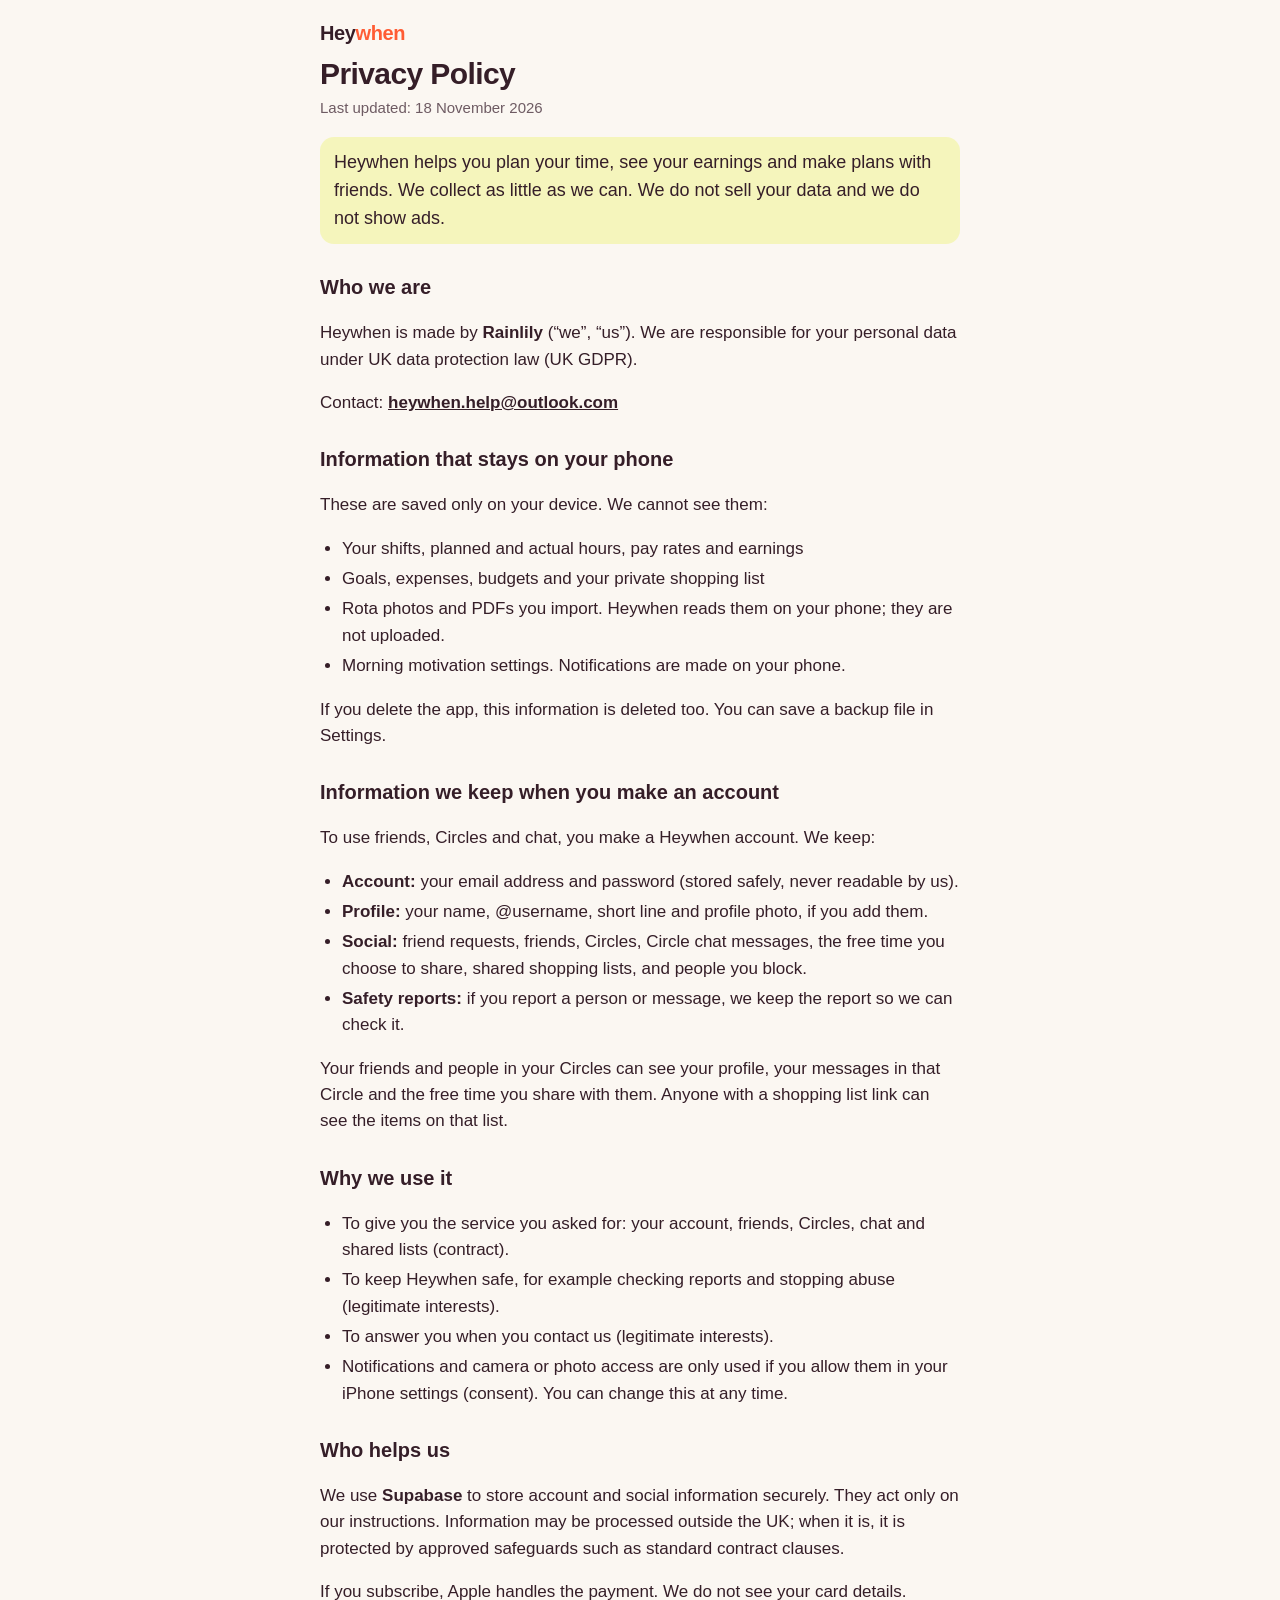
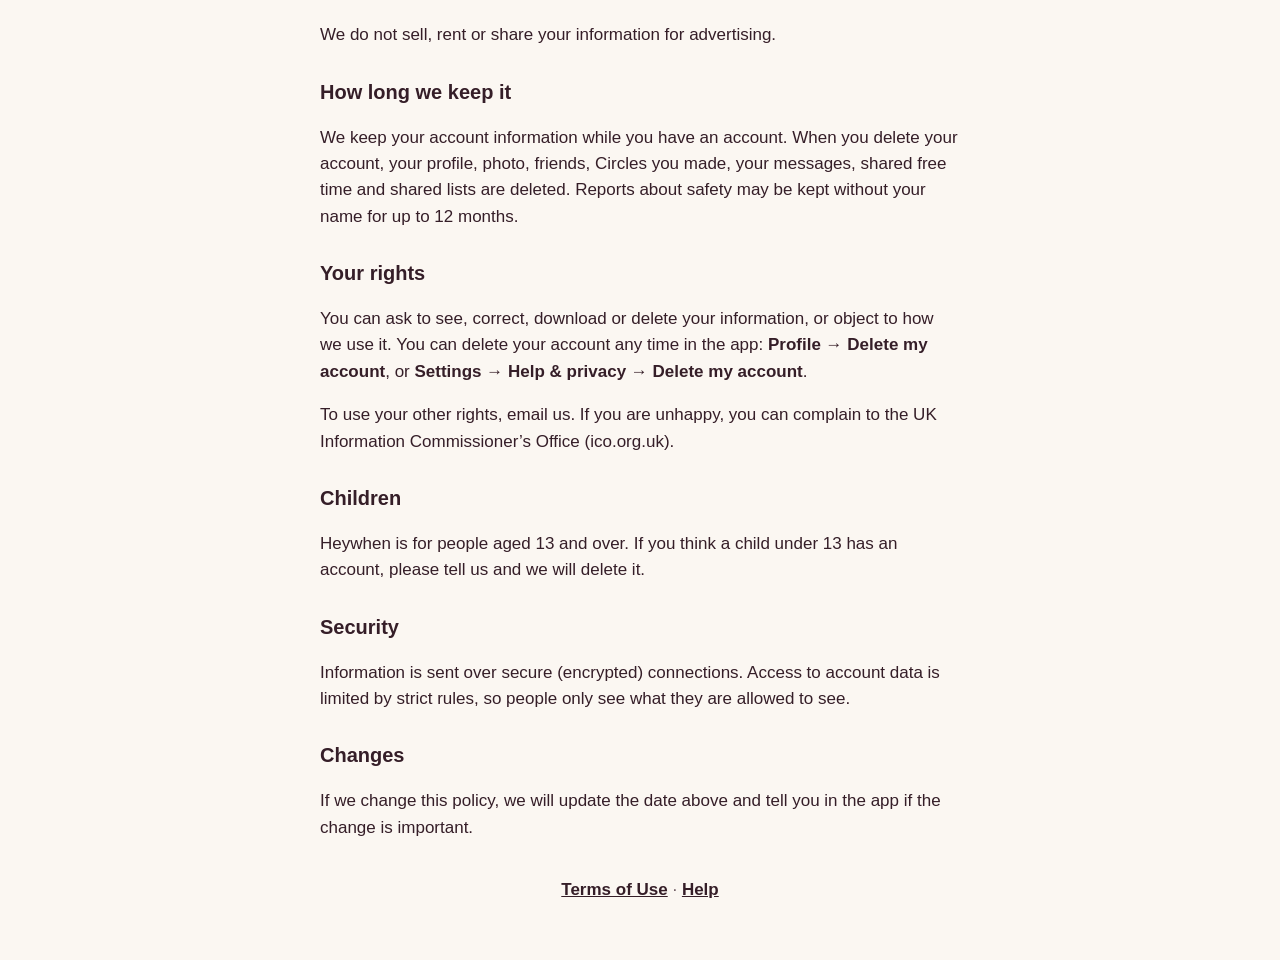
==== privacy.html @ 040c925a "Add Heywhen Privacy Policy, Terms of Use, Help and shopping list pages Pages for the App Store (Priv" ====
<!DOCTYPE html>
<html lang="en-GB">
<head>
<meta charset="utf-8">
<meta name="viewport" content="width=device-width, initial-scale=1, viewport-fit=cover">
<title>Privacy Policy · Heywhen</title>
<meta name="description" content="How Heywhen uses and protects your information.">
<link rel="stylesheet" href="legal.css">
</head>
<body>
<main>
<p class="brand">Hey<span>when</span></p>
<h1>Privacy Policy</h1>
<p class="date">Last updated: 18 November 2026</p>

<p class="lead">Heywhen helps you plan your time, see your earnings and make plans with friends. We collect as little as we can. We do not sell your data and we do not show ads.</p>

<h2>Who we are</h2>
<p>Heywhen is made by <b>Rainlily</b> (“we”, “us”). We are responsible for your personal data under UK data protection law (UK GDPR).</p>
<p>Contact: <a href="mailto:heywhen.help@outlook.com">heywhen.help@outlook.com</a></p>

<h2>Information that stays on your phone</h2>
<p>These are saved only on your device. We cannot see them:</p>
<ul>
  <li>Your shifts, planned and actual hours, pay rates and earnings</li>
  <li>Goals, expenses, budgets and your private shopping list</li>
  <li>Rota photos and PDFs you import. Heywhen reads them on your phone; they are not uploaded.</li>
  <li>Morning motivation settings. Notifications are made on your phone.</li>
</ul>
<p>If you delete the app, this information is deleted too. You can save a backup file in Settings.</p>

<h2>Information we keep when you make an account</h2>
<p>To use friends, Circles and chat, you make a Heywhen account. We keep:</p>
<ul>
  <li><b>Account:</b> your email address and password (stored safely, never readable by us).</li>
  <li><b>Profile:</b> your name, @username, short line and profile photo, if you add them.</li>
  <li><b>Social:</b> friend requests, friends, Circles, Circle chat messages, the free time you choose to share, shared shopping lists, and people you block.</li>
  <li><b>Safety reports:</b> if you report a person or message, we keep the report so we can check it.</li>
</ul>
<p>Your friends and people in your Circles can see your profile, your messages in that Circle and the free time you share with them. Anyone with a shopping list link can see the items on that list.</p>

<h2>Why we use it</h2>
<ul>
  <li>To give you the service you asked for: your account, friends, Circles, chat and shared lists (contract).</li>
  <li>To keep Heywhen safe, for example checking reports and stopping abuse (legitimate interests).</li>
  <li>To answer you when you contact us (legitimate interests).</li>
  <li>Notifications and camera or photo access are only used if you allow them in your iPhone settings (consent). You can change this at any time.</li>
</ul>

<h2>Who helps us</h2>
<p>We use <b>Supabase</b> to store account and social information securely. They act only on our instructions. Information may be processed outside the UK; when it is, it is protected by approved safeguards such as standard contract clauses.</p>
<p>If you subscribe, Apple handles the payment. We do not see your card details.</p>
<p>We do not sell, rent or share your information for advertising.</p>

<h2>How long we keep it</h2>
<p>We keep your account information while you have an account. When you delete your account, your profile, photo, friends, Circles you made, your messages, shared free time and shared lists are deleted. Reports about safety may be kept without your name for up to 12 months.</p>

<h2>Your rights</h2>
<p>You can ask to see, correct, download or delete your information, or object to how we use it. You can delete your account any time in the app: <b>Profile → Delete my account</b>, or <b>Settings → Help &amp; privacy → Delete my account</b>.</p>
<p>To use your other rights, email us. If you are unhappy, you can complain to the UK Information Commissioner’s Office (ico.org.uk).</p>

<h2>Children</h2>
<p>Heywhen is for people aged 13 and over. If you think a child under 13 has an account, please tell us and we will delete it.</p>

<h2>Security</h2>
<p>Information is sent over secure (encrypted) connections. Access to account data is limited by strict rules, so people only see what they are allowed to see.</p>

<h2>Changes</h2>
<p>If we change this policy, we will update the date above and tell you in the app if the change is important.</p>

<p class="foot"><a href="terms.html">Terms of Use</a> · <a href="support.html">Help</a></p>
</main>
</body>
</html>
---- legal.css ----
:root { --plum: #351E28; --hot: #FF5C34; --bg: #FBF7F2; --line: #E8DDD5; --muted: #6E5B63; color-scheme: light dark; }
* { box-sizing: border-box; }
body { margin: 0; font-family: -apple-system, BlinkMacSystemFont, "Segoe UI", Roboto, sans-serif; background: var(--bg); color: var(--plum); font-size: 17px; line-height: 1.55; }
main { max-width: 680px; margin: 0 auto; padding: calc(18px + env(safe-area-inset-top)) 20px calc(40px + env(safe-area-inset-bottom)); }
.brand { font-weight: 800; font-size: 20px; letter-spacing: -0.02em; margin: 0 0 8px; }
.brand span { color: var(--hot); }
h1 { font-size: 30px; line-height: 1.15; margin: 0 0 4px; letter-spacing: -0.02em; }
h2 { font-size: 20px; margin: 28px 0 6px; }
.date { color: var(--muted); margin: 0 0 16px; font-size: 15px; }
.lead { font-size: 18px; background: rgba(233, 240, 86, 0.35); padding: 12px 14px; border-radius: 14px; }
ul { padding-left: 22px; } li { margin: 4px 0; }
a { color: var(--plum); font-weight: 700; }
details { border: 1px solid var(--line); background: #fff; border-radius: 14px; padding: 4px 14px; margin: 8px 0; }
summary { font-weight: 700; padding: 10px 0; cursor: pointer; min-height: 44px; }
.foot { margin-top: 36px; color: var(--muted); text-align: center; }
@media (prefers-color-scheme: dark) {
  :root { --plum: #F3ECEF; --bg: #1C1418; --line: #3A2C33; --muted: #B8A9B0; }
  details { background: #251B20; } .lead { background: rgba(233, 240, 86, 0.14); }
}
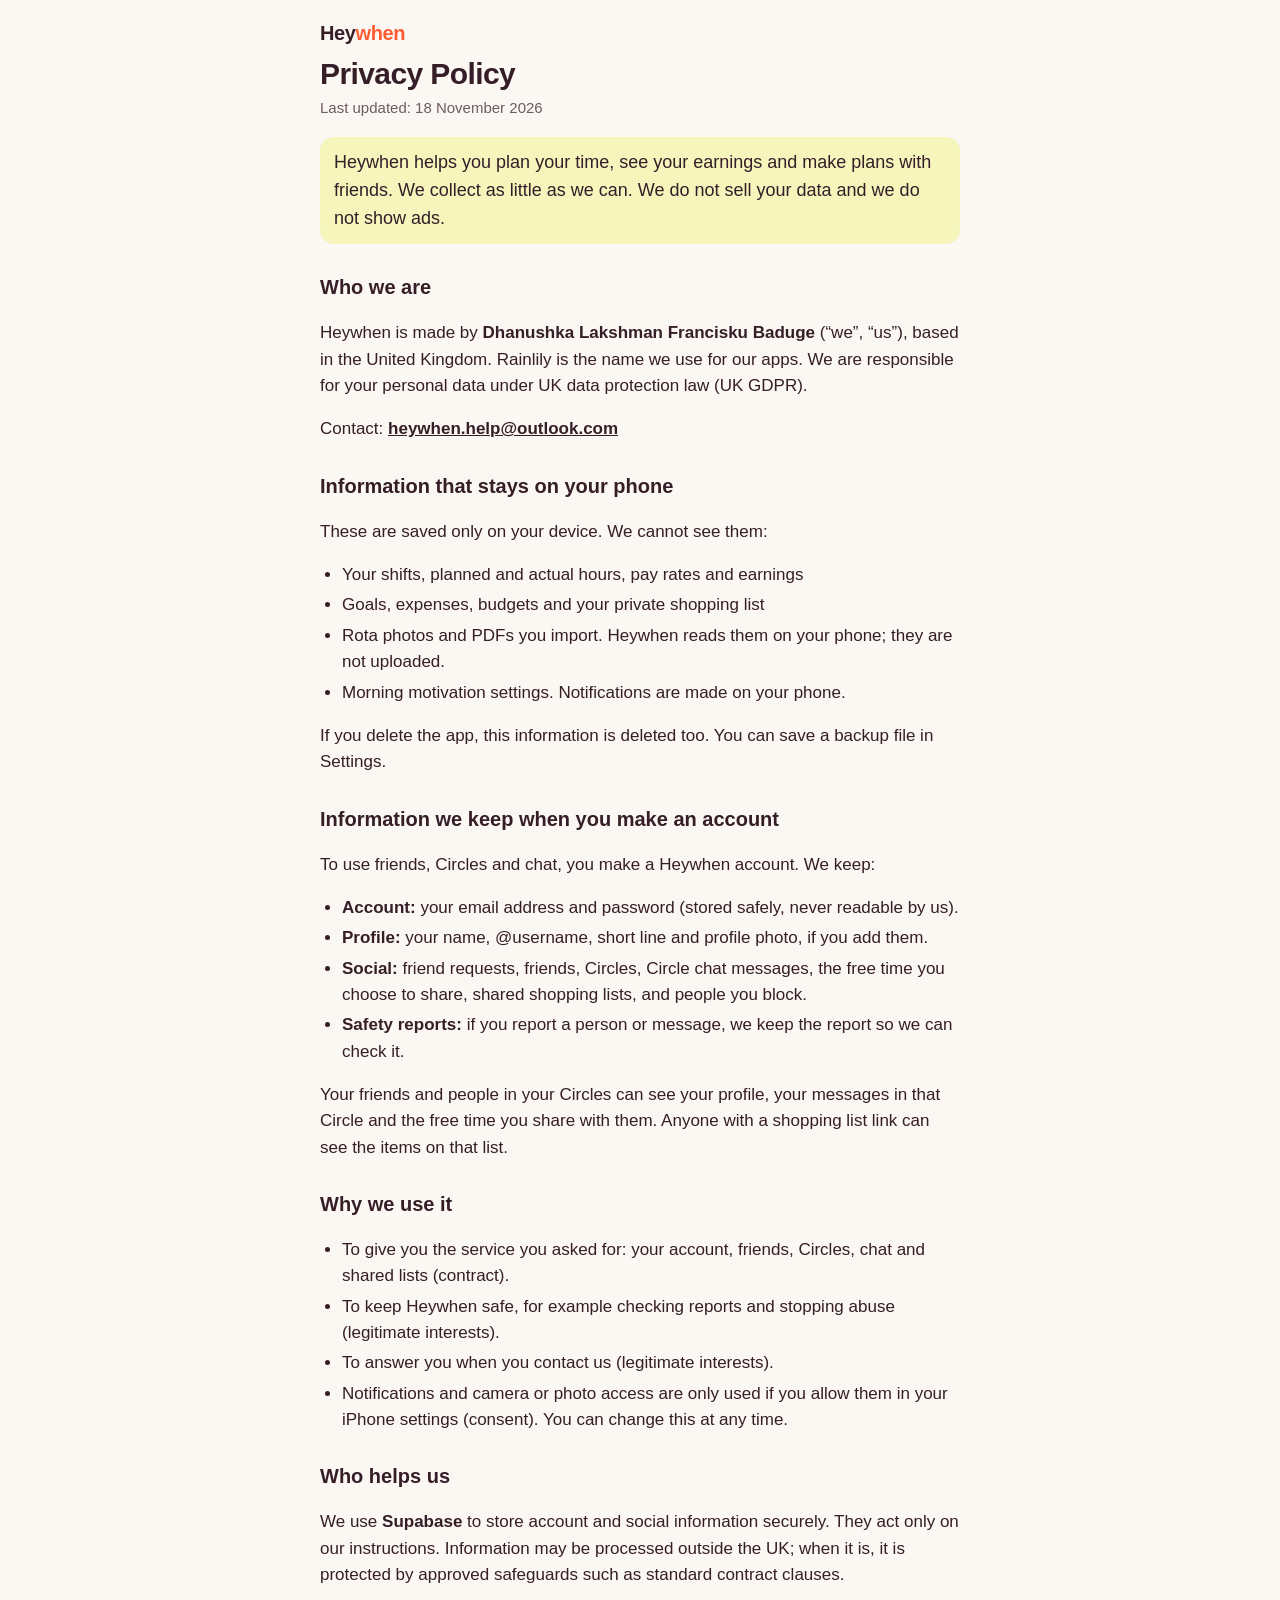
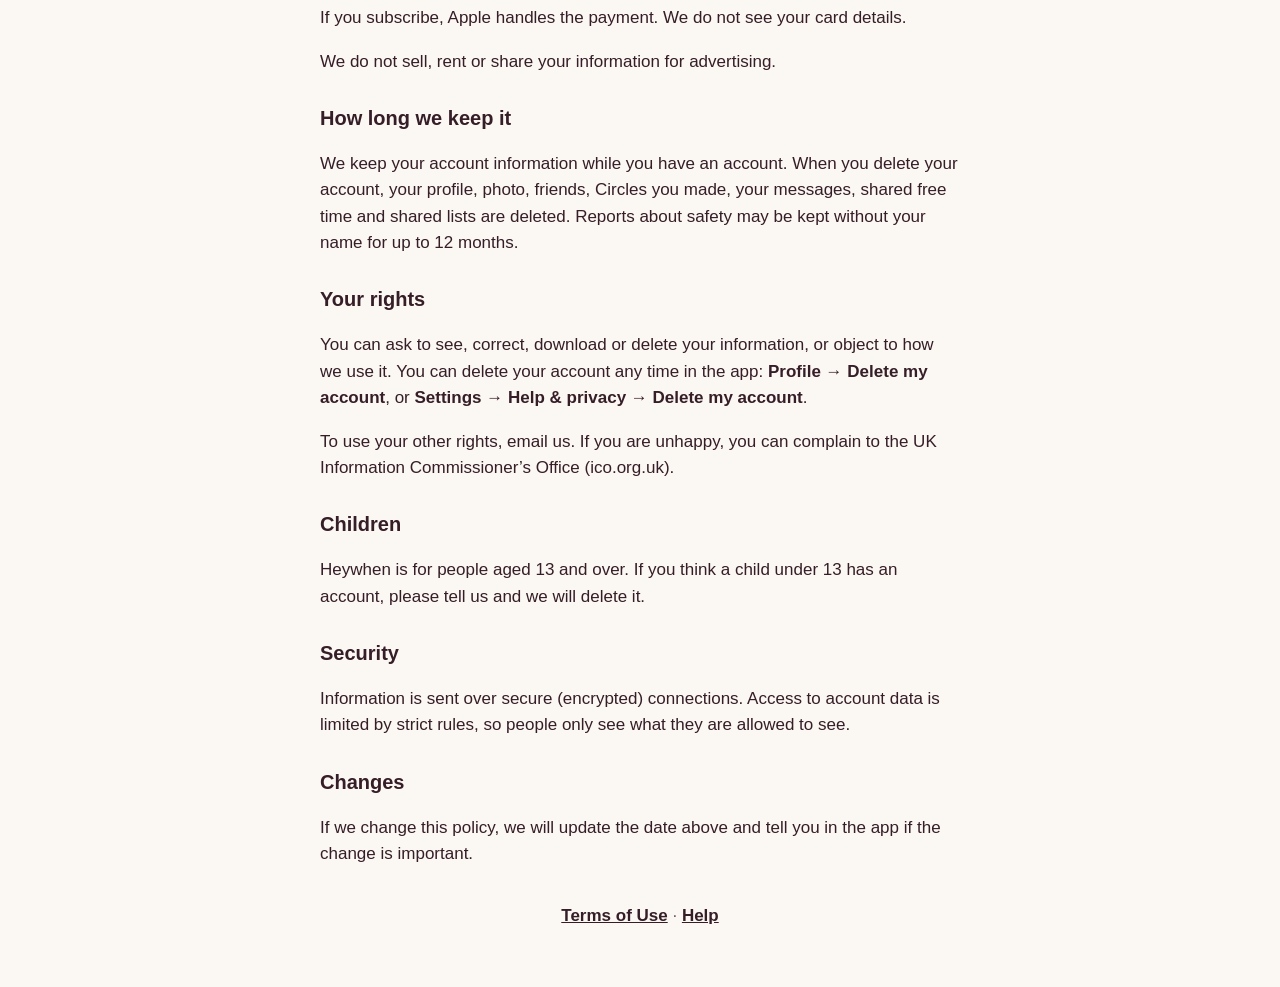
==== commit 63b67427: "Name the app owner in the Privacy Policy and Terms Co-Authored-By: Claude Opus 5.5 <noreply@anthropi" ====
--- a/privacy.html
+++ b/privacy.html
@@ -16,7 +16,7 @@
 <p class="lead">Heywhen helps you plan your time, see your earnings and make plans with friends. We collect as little as we can. We do not sell your data and we do not show ads.</p>
 
 <h2>Who we are</h2>
-<p>Heywhen is made by <b>Rainlily</b> (“we”, “us”). We are responsible for your personal data under UK data protection law (UK GDPR).</p>
+<p>Heywhen is made by <b>Dhanushka Lakshman Francisku Baduge</b> (“we”, “us”), based in the United Kingdom. Rainlily is the name we use for our apps. We are responsible for your personal data under UK data protection law (UK GDPR).</p>
 <p>Contact: <a href="mailto:heywhen.help@outlook.com">heywhen.help@outlook.com</a></p>
 
 <h2>Information that stays on your phone</h2>
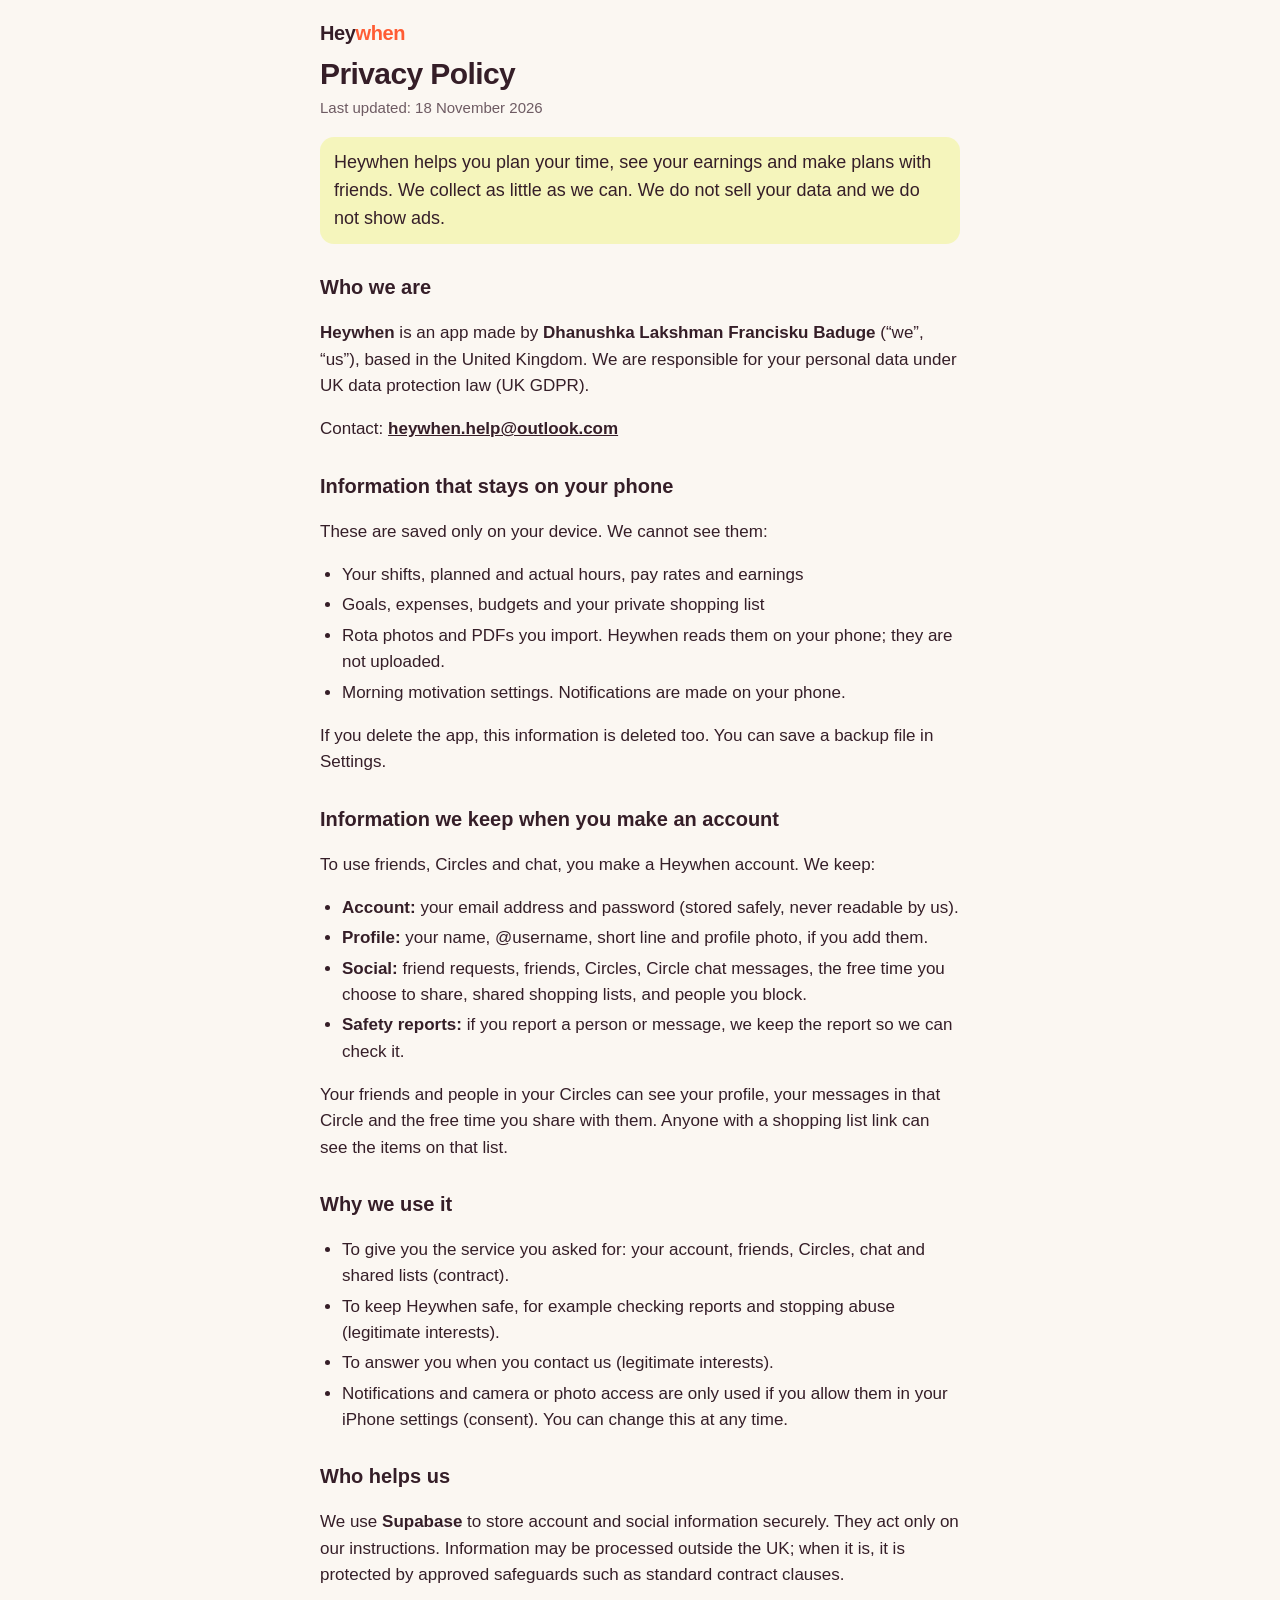
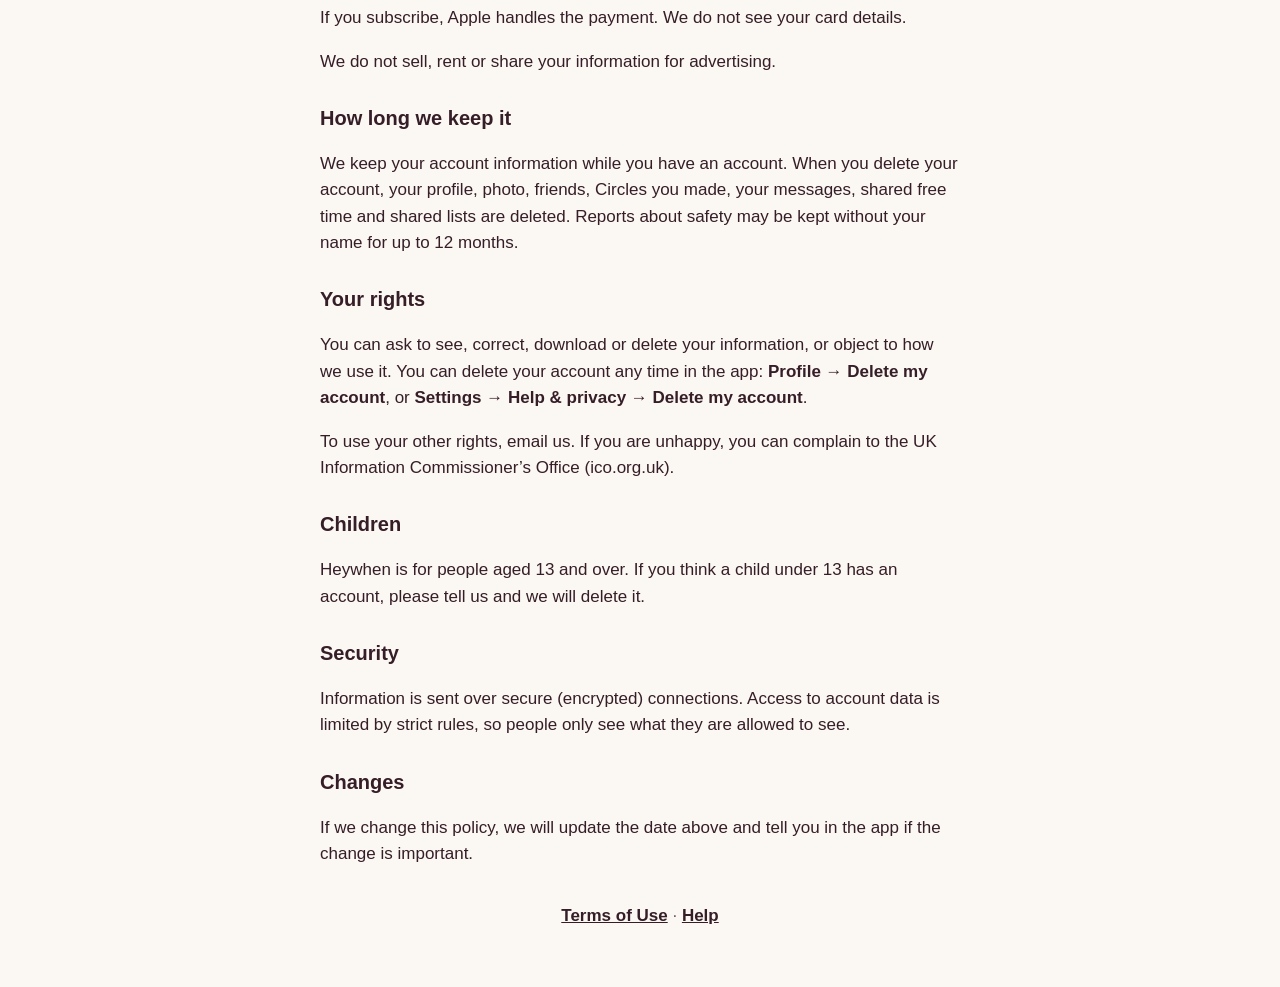
==== commit 17c3cf3f: "Make clear Heywhen is the app; remove Rainlily until the company exists Co-Authored-By: Claude Opus " ====
--- a/privacy.html
+++ b/privacy.html
@@ -16,7 +16,7 @@
 <p class="lead">Heywhen helps you plan your time, see your earnings and make plans with friends. We collect as little as we can. We do not sell your data and we do not show ads.</p>
 
 <h2>Who we are</h2>
-<p>Heywhen is made by <b>Dhanushka Lakshman Francisku Baduge</b> (“we”, “us”), based in the United Kingdom. Rainlily is the name we use for our apps. We are responsible for your personal data under UK data protection law (UK GDPR).</p>
+<p><b>Heywhen</b> is an app made by <b>Dhanushka Lakshman Francisku Baduge</b> (“we”, “us”), based in the United Kingdom. We are responsible for your personal data under UK data protection law (UK GDPR).</p>
 <p>Contact: <a href="mailto:heywhen.help@outlook.com">heywhen.help@outlook.com</a></p>
 
 <h2>Information that stays on your phone</h2>
